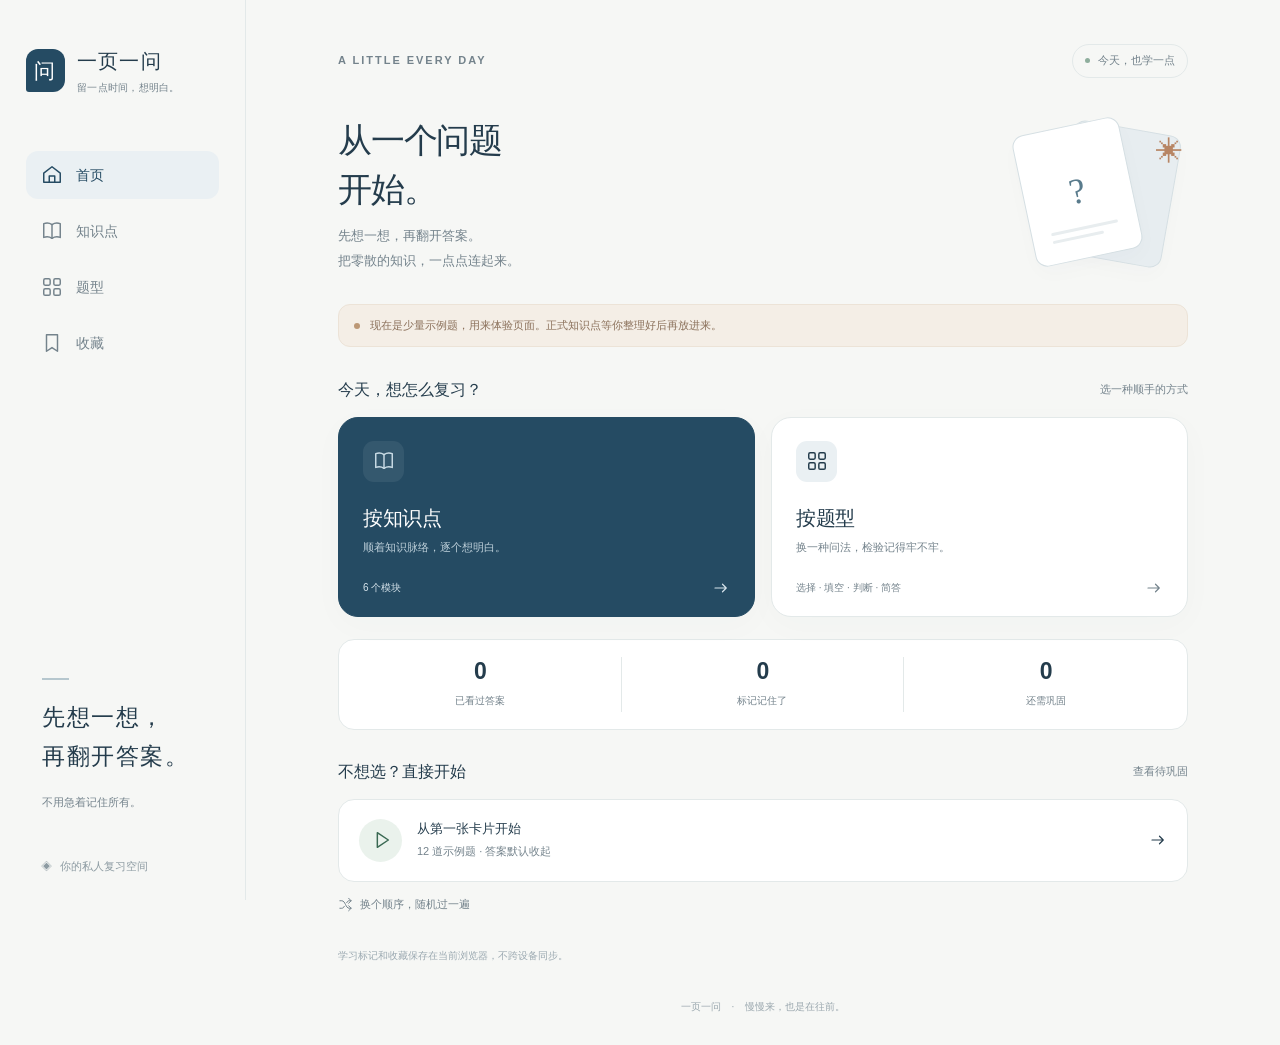
==== study/index.html @ e1f13e93 "Add mobile study cards with topic and question-type practice" ====
<!doctype html>
<html lang="zh-CN">
<head>
  <meta charset="utf-8">
  <meta name="viewport" content="width=device-width, initial-scale=1, viewport-fit=cover">
  <meta name="theme-color" content="#254b63">
  <meta name="description" content="一页一问，按知识点或题型复习。先想一想，再点击查看答案。">
  <meta name="apple-mobile-web-app-capable" content="yes">
  <meta name="apple-mobile-web-app-status-bar-style" content="default">
  <title>一页一问 · 复习卡片</title>
  <link rel="icon" href="icon.svg" type="image/svg+xml">
  <link rel="stylesheet" href="style.css">
  <script src="data.js" defer></script>
  <script src="app.js" defer></script>
</head>
<body>
  <a class="skip-link" href="#main">跳到主要内容</a>
  <div class="app-shell">
    <aside class="sidebar" aria-label="复习导航">
      <a class="brand" href="#home" aria-label="一页一问，返回首页"><span class="brand-icon" aria-hidden="true">问</span><span>一页一问<small>留一点时间，想明白。</small></span></a>
      <nav class="side-links" id="side-nav"></nav>
      <div class="sidebar-note"><span class="little-line"></span><p>先想一想，<br>再翻开答案。</p><small>不用急着记住所有。</small></div>
      <div class="private-note"><span aria-hidden="true">◈</span> 你的私人复习空间</div>
    </aside>
    <div class="workspace">
      <header class="mobile-header"><a href="#home" class="mobile-brand"><span class="brand-icon" aria-hidden="true">问</span>一页一问</a><span class="private-badge">复习卡片</span></header>
      <main id="main" tabindex="-1"></main>
      <footer class="page-footer">一页一问 <span>·</span> 慢慢来，也是在往前。</footer>
    </div>
  </div>
  <nav class="bottom-nav" id="bottom-nav" aria-label="手机导航"></nav>
  <div class="toast" id="toast" role="status" aria-live="polite"></div>
  <noscript><p class="noscript">请启用浏览器的 JavaScript 后使用复习卡片。</p></noscript>
</body>
</html>
---- study/style.css ----
:root{--paper:#f6f7f5;--white:#fff;--ink:#243c4c;--muted:#74838c;--line:#e3e9e9;--blue:#254b63;--soft:#eaf0f3;--sage:#eaf2ec;--green:#3a6953;--peach:#f5e9df;--orange:#a76343;--shadow:0 8px 34px #28415106;--radius:20px;font-family:Inter,-apple-system,BlinkMacSystemFont,"Segoe UI","PingFang SC","Microsoft YaHei",sans-serif;color:var(--ink);background:var(--paper);font-synthesis:none;line-height:1.6}
*{box-sizing:border-box}body{margin:0}button,input,textarea{font:inherit}button,a{-webkit-tap-highlight-color:transparent}button{cursor:pointer}a{color:inherit;text-decoration:none}button:disabled{cursor:default;opacity:.4}button:focus-visible,a:focus-visible,input:focus-visible,textarea:focus-visible{outline:3px solid #91b2c8;outline-offset:4px}button{color:inherit}svg{width:22px;height:22px;flex:none;fill:none;stroke:currentColor;stroke-width:1.6;stroke-linecap:round;stroke-linejoin:round}.skip-link{position:fixed;top:-100px;left:20px;z-index:100;background:var(--blue);color:#fff;padding:12px}.skip-link:focus{top:10px}.app-shell{max-width:1350px;margin:auto;display:flex;min-height:100dvh}.sidebar{width:246px;position:sticky;top:0;height:100dvh;display:flex;flex-direction:column;padding:45px 26px 24px;border-right:1px solid var(--line)}.brand{display:flex;align-items:center;gap:12px;font-weight:650;letter-spacing:.06em;font-size:20px}.brand-icon{display:inline-grid;place-items:center;width:39px;height:43px;border-radius:12px 12px 12px 3px;background:var(--blue);color:white;font-size:21px;font-weight:500}.brand small{display:block;font-size:10px;font-weight:400;letter-spacing:.025em;color:var(--muted);margin-top:3px}.side-links{display:grid;gap:8px;margin-top:55px}.nav-item{display:flex;align-items:center;gap:13px;padding:12px 15px;border-radius:12px;font-size:14px;color:var(--muted);min-height:48px}.nav-item.active{background:var(--soft);color:var(--blue);font-weight:600}.sidebar-note{margin-top:auto;padding:30px 16px 45px}.little-line{display:block;width:27px;height:2px;background:#b6c7ce;margin-bottom:18px}.sidebar-note p{font-family:Georgia,"Songti SC",serif;font-size:23px;line-height:1.7;letter-spacing:.07em;margin:0 0 12px}.sidebar-note small{font-size:11px;color:var(--muted)}.private-note{color:#8d9ba2;font-size:11px;display:flex;align-items:center;gap:8px;padding-left:15px}.workspace{flex:1;min-width:0;padding:44px 56px 20px}main{max-width:850px;margin:auto;outline:none;min-height:calc(100dvh - 125px)}.mobile-header,.bottom-nav{display:none}.eyebrow{font-size:11px;letter-spacing:.18em;color:var(--muted);text-transform:uppercase;font-weight:650}.topline{display:flex;align-items:center;justify-content:space-between;gap:12px;margin-bottom:30px}.round-date{display:flex;align-items:center;gap:8px;font-size:11px;color:var(--muted);border:1px solid var(--line);padding:7px 12px;border-radius:100px}.round-date i{width:5px;height:5px;background:#8fae9d;border-radius:50%}h1,h2,h3,p{margin:0}h1{font-size:34px;font-weight:620;line-height:1.45;letter-spacing:-.035em}h2{font-size:16px;font-weight:600}h3{font-size:16px;font-weight:600}.lead{color:var(--muted);font-size:13px;margin-top:10px;line-height:1.9}.hero{display:flex;justify-content:space-between;align-items:center;gap:24px;padding:8px 0 26px}.hero-copy{flex:1}.hero-art{width:190px;height:150px;position:relative;flex:none}.paper-card{position:absolute;border:1px solid #d5dfe3;background:#fff;width:109px;height:134px;border-radius:12px;left:25px;top:5px;box-shadow:0 8px 20px #27455a05;transform:rotate(-12deg)}.paper-card.back{left:65px;top:7px;transform:rotate(10deg);background:#e7edf0}.paper-card.front{display:flex;align-items:center;justify-content:center;font-size:36px;font-family:Georgia,serif;color:#597b8c}.paper-card.front:before,.paper-card.front:after{content:"";position:absolute;left:19px;bottom:20px;background:#e8edef;width:52px;height:3px;border-radius:3px}.paper-card.front:after{bottom:28px;width:68px}.art-star{position:absolute;right:5px;top:11px;color:#b78564;font-size:27px}.demo-note{display:flex;align-items:flex-start;gap:10px;background:#f4eee6;color:#8b715b;border:1px solid #ece3d7;padding:11px 15px;font-size:11px;border-radius:12px;margin:4px 0 30px;line-height:1.8}.demo-dot{width:6px;height:6px;background:#bc9876;border-radius:50%;margin-top:7px;flex:none}.section-heading{display:flex;justify-content:space-between;align-items:center;margin:0 0 14px}.section-heading small,.section-heading a{font-size:11px;color:var(--muted)}.mode-grid{display:grid;grid-template-columns:1fr 1fr;gap:16px}.mode-card{display:flex;flex-direction:column;align-items:flex-start;text-align:left;border:1px solid var(--line);background:var(--white);padding:23px 24px 19px;border-radius:var(--radius);min-height:195px;box-shadow:var(--shadow);transition:transform .18s,border-color .18s}.mode-card:hover{transform:translateY(-3px);border-color:#b8cbd6}.mode-card.primary{background:var(--blue);color:#fff;border-color:var(--blue)}.mode-icon{display:grid;place-items:center;background:var(--soft);border-radius:11px;width:41px;height:41px;margin-bottom:20px}.primary .mode-icon{background:#ffffff12;color:#c9dbe5}.mode-card h2{font-size:20px;letter-spacing:-.025em}.mode-card p{font-size:11px;color:var(--muted);margin-top:5px}.primary p{color:#bed0da}.mode-foot{display:flex;align-items:center;justify-content:space-between;gap:18px;width:100%;margin-top:22px;font-size:10px;color:var(--muted)}.mode-foot svg{width:18px;height:18px}.primary .mode-foot{color:#d6e3eb}.stats-strip{display:grid;grid-template-columns:1fr 1fr 1fr;border:1px solid var(--line);background:white;border-radius:16px;padding:17px 0;margin:22px 0 29px}.stat{text-align:center;border-right:1px solid var(--line)}.stat:last-child{border:0}.stat strong{display:block;font-size:23px;line-height:1.3;font-weight:550;letter-spacing:-.04em}.stat span{font-size:10px;color:var(--muted)}.continue-card{width:100%;background:white;border:1px solid var(--line);padding:18px 20px;display:flex;align-items:center;gap:15px;text-align:left;border-radius:16px;min-height:83px}.continue-icon{display:grid;place-items:center;width:43px;height:43px;border-radius:50%;background:var(--sage);color:var(--green);flex:none}.continue-card h3{font-size:13px}.continue-card p{font-size:11px;color:var(--muted);margin-top:3px}.continue-card>.icon{margin-left:auto;width:18px}.quiet-link{background:none;border:0;padding:14px 0;color:var(--muted);font-size:11px;display:flex;align-items:center;gap:7px}.quiet-link svg{width:15px;height:15px}.page-footer{font-size:10px;color:#9aa7ae;text-align:center;padding:34px 0 10px}.page-footer span{padding:0 8px}.page-head{margin-bottom:26px}.page-head h1{font-size:28px}.page-head .eyebrow{margin-bottom:9px}.back-button{display:inline-flex;align-items:center;gap:7px;border:0;background:none;color:var(--muted);padding:0 0 21px;font-size:12px;min-height:44px}.back-button svg{width:17px}.topic-grid{display:grid;grid-template-columns:1fr 1fr;gap:14px}.topic-card{border:1px solid var(--line);border-radius:17px;background:white;text-align:left;padding:20px;min-height:157px;transition:border-color .18s}.topic-card:hover{border-color:#9db8c8}.topic-card-head{display:flex;align-items:center;justify-content:space-between;margin-bottom:17px}.topic-number{font-size:10px;letter-spacing:.08em;color:#9caeb8}.topic-icon{color:#608298;display:flex}.topic-card h2{font-size:15px}.topic-card p{font-size:10px;color:var(--muted);margin:5px 0 12px}.tiny-progress{height:3px;border-radius:8px;background:#eef2f3;overflow:hidden;flex:1}.tiny-progress span{display:block;height:100%;background:#85a58e;border-radius:8px}.topic-bottom{display:flex;gap:12px;align-items:center;font-size:9px;color:#91a0a9}.wide-button{width:100%;min-height:48px;margin-top:22px;display:flex;align-items:center;justify-content:center;gap:10px;font-size:12px;border:1px solid #d7e1e5;background:#eaf0f3;border-radius:13px;color:var(--blue)}.type-card{min-height:165px;position:relative}.type-symbol{display:inline-grid;place-items:center;min-width:42px;height:42px;border-radius:12px;margin-bottom:15px;background:var(--soft);font-size:21px;color:#5d7c8e;font-family:Georgia,serif}.type-card:nth-child(2) .type-symbol{background:#f2ece5;color:#a27b56}.type-card:nth-child(3) .type-symbol{background:#eaf1ec;color:#6c8b73}.type-card:nth-child(4) .type-symbol{background:#eeedf3;color:#888199}.type-card .count{position:absolute;right:20px;top:25px;color:#98a6ae;font-size:10px}.study-head{display:flex;justify-content:space-between;align-items:center;gap:15px}.study-head .back-button{padding:0;min-height:44px}.icon-button{display:grid;place-items:center;min-width:44px;min-height:44px;border:1px solid var(--line);background:white;border-radius:12px;color:#8b9ca6}.icon-button.selected{background:#f5ede2;color:#a67c4e;border-color:#eadbc9}.icon-button.selected svg{fill:#d5bc932c}.study-label{font-size:13px;color:var(--muted);text-align:center;overflow-wrap:anywhere}.progress-meta{display:flex;justify-content:space-between;align-items:center;font-size:10px;color:#9aa9b1;margin-top:25px;margin-bottom:8px}.progress-meta strong{font-weight:500;font-size:11px;color:#6f899a}.session-progress{height:3px;border-radius:4px;background:#dfe7ea;overflow:hidden;margin-bottom:28px}.session-progress span{height:100%;background:var(--blue);display:block;transition:width .2s}.question-card{background:white;border:1px solid var(--line);border-radius:22px;padding:29px;box-shadow:var(--shadow)}.question-meta{display:flex;justify-content:space-between;align-items:center;gap:12px;margin-bottom:21px}.type-pill{font-size:10px;color:#6d8797;background:var(--soft);border-radius:7px;padding:4px 9px}.question-id{font-size:10px;letter-spacing:.13em;color:#a2afb7}.question-title{font-size:21px;line-height:1.85;font-weight:550;overflow-wrap:anywhere;letter-spacing:-.01em}.think-note{font-size:11px;color:#9cabb3;margin-top:13px}.options{display:grid;gap:10px;margin-top:23px}.option{display:flex;align-items:flex-start;gap:13px;text-align:left;padding:13px 15px;min-height:51px;border:1px solid var(--line);background:white;border-radius:11px;font-size:13px;line-height:1.65}.option b{font-size:11px;font-weight:500;border:1px solid #e2e8eb;border-radius:6px;width:24px;height:25px;display:grid;place-items:center;color:#8b9ca5;flex:none}.option.picked{background:#edf3f7;border-color:#9eb8c9}.option.correct{background:#eef5ef;border-color:#abc4b3}.option.wrong{background:#faf0ea;border-color:#dfb6a2}.judge-options{grid-template-columns:1fr 1fr}.judge-options .option{justify-content:center;align-items:center}.answer-trigger{display:flex;justify-content:center;align-items:center;gap:10px;min-height:51px;width:100%;background:var(--blue);border:1px solid var(--blue);border-radius:12px;color:white;margin-top:27px;font-size:13px;font-weight:500}.answer-trigger svg{width:17px}.answer-trigger[aria-expanded="true"]{background:#f0f4f5;border-color:#e2e9ed;color:#6c8493;margin-top:18px}.answer-panel{margin-top:20px;border:1px solid #dce8df;border-radius:14px;padding:20px;background:#f2f7f3;animation:unfold .2s ease-out}.answer-title{display:flex;align-items:center;gap:7px;font-size:10px;letter-spacing:.04em;color:var(--green);margin-bottom:13px}.answer-title svg{width:15px;height:15px}.answer-points{font-size:14px;line-height:1.95;font-weight:550}.answer-points p+p{margin-top:5px}.explanation{font-size:12px;line-height:1.9;color:#61796b;margin-top:15px}.memory-hint{padding-top:13px;margin-top:15px;border-top:1px solid #dce7de;font-size:11px;line-height:1.85;color:#7d9383}.memory-hint span{color:#597562;margin-right:7px}.mastery-actions{display:grid;grid-template-columns:1fr 1fr;gap:11px;margin-top:16px}.mastery-button{padding:12px 8px;border:1px solid #dce4e6;background:white;border-radius:11px;font-size:12px;display:flex;align-items:center;justify-content:center;gap:7px;min-height:47px}.mastery-button svg{width:16px;height:16px}.mastery-button.review.active{background:var(--peach);border-color:#dcc1aa;color:#9b6f4e}.mastery-button.known{color:var(--green)}.mastery-button.known.active{background:var(--sage);border-color:#a9c2b0}.self-check-note{text-align:center;margin-top:10px;font-size:10px;color:#9aa6ad}.question-nav{display:flex;gap:12px;align-items:center;margin:20px 0 0}.previous{border:1px solid var(--line);border-radius:12px;background:white;min-height:49px;padding:0 18px;color:#7d929f;font-size:12px}.next{flex:1;display:flex;align-items:center;justify-content:center;gap:10px;min-height:49px;border-radius:12px;background:#e7eef2;border:1px solid #dce6ec;color:var(--blue);font-size:13px}.next svg{width:17px}.mobile-hint{text-align:center;color:#9ba9b0;font-size:10px;margin-top:18px}.list-stack{display:grid;gap:12px}.saved-card{display:flex;gap:13px;align-items:center;padding:17px;border:1px solid var(--line);border-radius:15px;background:white}.saved-card-main{min-width:0;flex:1;background:transparent;border:0;padding:0;text-align:left}.saved-card .tagline{font-size:9px;color:#9aabb5;margin-bottom:6px}.saved-card h2{font-size:13px;font-weight:500;line-height:1.8}.saved-card .icon-button{min-width:37px;min-height:39px;border:0}.empty{border:1px dashed #d7e1e5;border-radius:20px;text-align:center;padding:50px 24px;background:#ffffff78}.empty-icon{width:56px;height:56px;display:grid;place-items:center;background:var(--soft);color:#7390a0;border-radius:17px;margin:0 auto 20px}.empty h2{font-size:17px;margin-bottom:10px}.empty p{color:var(--muted);font-size:12px;line-height:1.9;max-width:300px;margin:auto}.empty .wide-button{max-width:230px;margin:25px auto 0}.summary-card{text-align:center;background:white;border:1px solid var(--line);border-radius:22px;padding:38px 26px}.summary-icon{display:grid;place-items:center;width:67px;height:67px;border-radius:50%;background:var(--sage);color:#70917c;margin:0 auto 22px}.summary-icon svg{width:29px;height:29px}.summary-card h1{font-size:27px}.summary-card>.lead{font-size:12px}.summary-stats{display:grid;grid-template-columns:1fr 1fr 1fr;margin:28px 0;border-top:1px solid var(--line);border-bottom:1px solid var(--line);padding:24px 0}.summary-stats strong{display:block;font-size:25px;font-weight:500}.summary-stats span{font-size:10px;color:var(--muted)}.summary-card .answer-trigger{margin-top:13px}.summary-card .quiet-link{justify-content:center;width:100%;margin-top:8px}.storage-note{font-size:10px;color:#9ba9b1;line-height:1.8;margin-top:20px}.toast{position:fixed;bottom:32px;left:50%;transform:translate(-50%,15px);opacity:0;pointer-events:none;background:#254452ed;color:#fff;padding:11px 18px;border-radius:12px;font-size:12px;z-index:80;max-width:calc(100vw - 32px);white-space:normal;transition:opacity .2s,transform .2s}.toast.show{transform:translate(-50%,0);opacity:1}.noscript{padding:24px}.muted{color:var(--muted)}[hidden]{display:none!important}
@keyframes unfold{from{opacity:0;transform:translateY(-4px)}to{opacity:1;transform:translateY(0)}}
@media(min-width:1100px){.question-card{padding:35px 38px}.study-page{max-width:700px;margin:auto}}
@media(max-width:1000px) and (min-width:761px){.sidebar{width:205px;padding-left:20px;padding-right:20px}.workspace{padding:36px 30px}.brand{font-size:18px}.hero-art{width:145px}.paper-card{left:7px}.paper-card.back{left:43px}}
@media(max-width:760px){.app-shell{display:block;min-height:100dvh}.sidebar{display:none}.workspace{padding:0 21px calc(95px + env(safe-area-inset-bottom))}.mobile-header{display:flex;align-items:center;justify-content:space-between;min-height:80px;gap:15px;padding-top:env(safe-area-inset-top)}.mobile-brand{display:flex;align-items:center;gap:9px;font-size:16px;letter-spacing:.04em;font-weight:600}.brand-icon{width:30px;height:33px;border-radius:9px 9px 9px 3px;font-size:17px}.private-badge{font-size:9px;color:#85959d;border:1px solid var(--line);border-radius:6px;padding:4px 7px}.bottom-nav{display:grid;grid-template-columns:repeat(4,1fr);position:fixed;bottom:0;left:0;right:0;background:#fcfdfbf5;backdrop-filter:blur(18px);border-top:1px solid #dfe6e8;padding:8px 12px calc(9px + env(safe-area-inset-bottom));z-index:50}.bottom-nav .nav-item{display:flex;flex-direction:column;justify-content:center;gap:3px;padding:5px;min-height:45px;font-size:9px;border-radius:9px;color:#95a3ab}.bottom-nav .nav-item.active{background:none;color:var(--blue)}.bottom-nav .nav-item svg{width:20px;height:20px}.nav-item.active svg{stroke-width:1.9}main{min-height:calc(100dvh - 210px)}.topline{margin:12px 0 24px}.eyebrow{font-size:9px}.round-date{font-size:9px;padding:5px 8px}h1{font-size:29px;letter-spacing:-.035em}.hero{padding:0 0 20px;gap:8px}.hero-art{width:106px;height:121px;align-self:center}.paper-card{width:72px;height:94px;top:12px;left:2px;border-radius:9px}.paper-card.back{left:25px;top:11px}.paper-card.front{font-size:28px}.paper-card.front:before{width:33px;left:13px;bottom:15px;height:2px}.paper-card.front:after{width:43px;left:13px;bottom:21px;height:2px}.art-star{right:-3px;top:3px;font-size:20px}.lead{font-size:11px;line-height:1.9}.demo-note{font-size:10px;padding:10px 12px;margin:0 0 25px;border-radius:10px}.demo-dot{margin-top:6px}.section-heading{margin-bottom:12px}.section-heading h2{font-size:13px}.section-heading small,.section-heading a{font-size:10px}.mode-grid{gap:11px}.mode-card{padding:18px 16px 15px;min-height:177px;border-radius:17px}.mode-icon{width:33px;height:33px;border-radius:10px;margin-bottom:17px}.mode-icon svg{width:19px;height:19px}.mode-card h2{font-size:18px}.mode-card p{font-size:10px;line-height:1.8;max-width:125px}.mode-foot{font-size:9px;margin-top:16px;gap:8px}.stats-strip{margin:17px 0 24px;padding:15px 0;border-radius:14px}.stat strong{font-size:21px}.stat span{font-size:9px}.continue-card{padding:15px 14px;gap:12px;border-radius:14px}.continue-icon{width:37px;height:37px}.continue-icon svg{width:19px;height:19px}.continue-card h3{font-size:12px}.continue-card p{font-size:10px}.page-footer{padding-top:27px;font-size:9px}.page-head{margin:15px 0 23px}.page-head h1{font-size:26px}.page-head .lead{font-size:11px}.topic-grid{gap:11px}.topic-card{padding:16px 14px;min-height:157px;border-radius:15px}.topic-card h2{font-size:13px}.topic-card p{font-size:10px;min-height:33px;line-height:1.65}.topic-card-head{margin-bottom:14px}.topic-number{font-size:9px}.topic-icon svg{width:20px}.topic-bottom{font-size:9px;gap:6px}.type-card{min-height:172px}.type-card p{min-height:0}.type-symbol{height:36px;min-width:36px;font-size:19px;margin-bottom:13px;border-radius:10px}.type-card .count{top:22px;right:13px;font-size:9px}.wide-button{font-size:12px;margin-top:18px}.study-head{margin-top:8px;gap:7px}.study-label{font-size:11px;max-width:190px}.progress-meta{margin-top:20px}.session-progress{margin-bottom:20px}.question-card{padding:22px 19px;border-radius:18px}.question-meta{margin-bottom:18px}.question-title{font-size:19px;line-height:1.9}.question-id{font-size:9px}.type-pill{font-size:9px}.think-note{font-size:10px}.options{gap:9px;margin-top:21px}.option{font-size:12px;padding:12px;gap:10px;min-height:49px}.option b{width:23px;height:24px;font-size:10px}.answer-trigger{margin-top:23px;font-size:12px;min-height:49px}.answer-panel{padding:17px 15px;margin-top:17px}.answer-points{font-size:13px;line-height:1.9}.explanation{font-size:11px}.memory-hint{font-size:10px}.mastery-button{font-size:11px;gap:5px}.question-nav{margin-top:16px;gap:10px}.previous{padding:0 14px;font-size:11px}.next{font-size:12px}.toast{bottom:calc(85px + env(safe-area-inset-bottom))}.summary-card{padding:30px 20px}.summary-card h1{font-size:24px}.empty{padding:42px 18px}.storage-note{font-size:9px}}
@media(max-width:350px){.workspace{padding-left:15px;padding-right:15px}.hero-art{display:none}.mode-card{padding:16px 13px}.question-card{padding:20px 16px}.topic-card h2{font-size:12px}}
@media(prefers-reduced-motion:reduce){*,*::before,*::after{animation:none!important;transition:none!important;scroll-behavior:auto!important}}
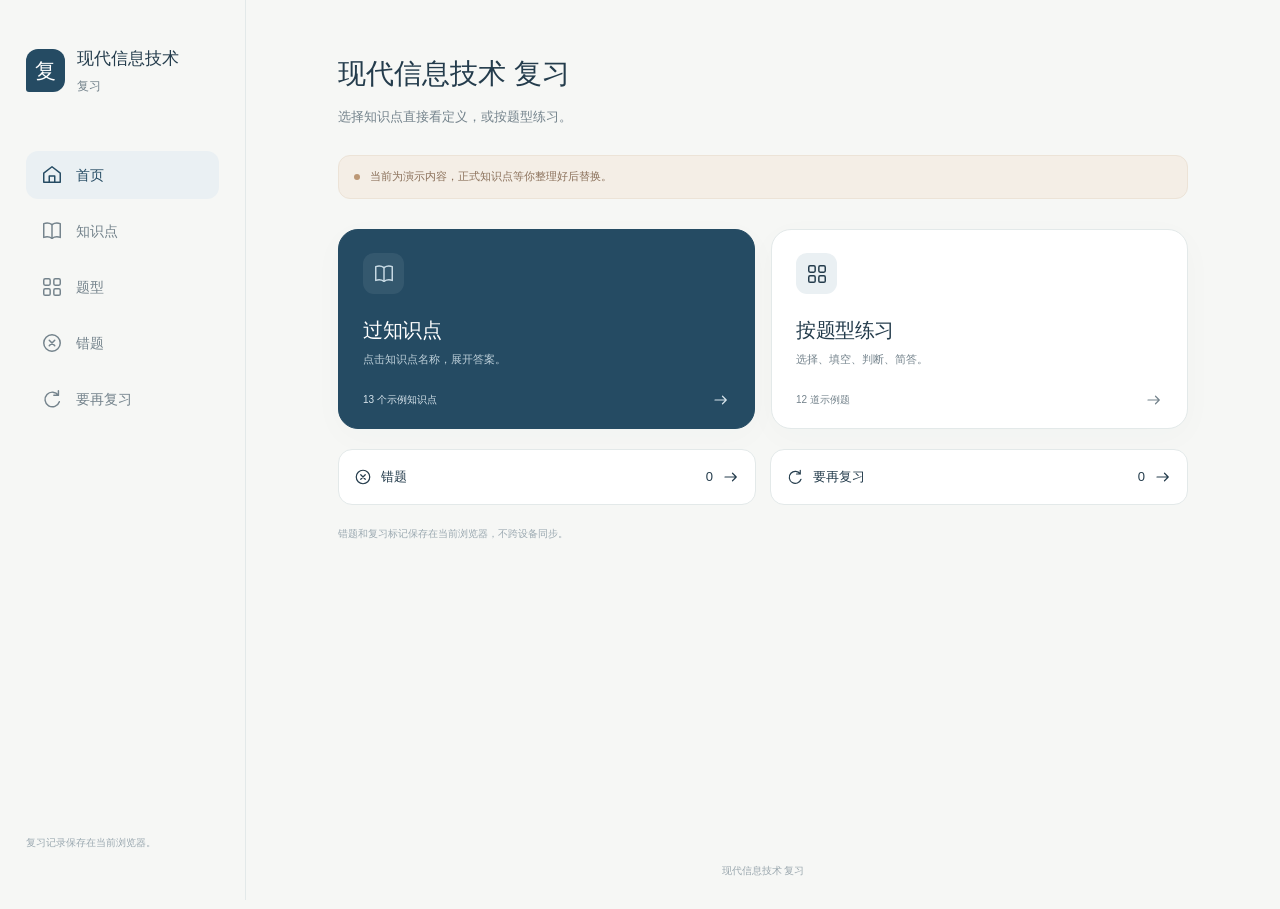
==== commit f2304be4: "Use direct knowledge reveal and separate mistake and review lists" ====
--- a/study/index.html
+++ b/study/index.html
@@ -4,28 +4,27 @@
   <meta charset="utf-8">
   <meta name="viewport" content="width=device-width, initial-scale=1, viewport-fit=cover">
   <meta name="theme-color" content="#254b63">
-  <meta name="description" content="一页一问，按知识点或题型复习。先想一想，再点击查看答案。">
+  <meta name="description" content="现代信息技术复习：点击知识点查看答案，按题型练习，记录错题和要再复习的内容。">
   <meta name="apple-mobile-web-app-capable" content="yes">
   <meta name="apple-mobile-web-app-status-bar-style" content="default">
-  <title>一页一问 · 复习卡片</title>
+  <title>现代信息技术 复习</title>
   <link rel="icon" href="icon.svg" type="image/svg+xml">
-  <link rel="stylesheet" href="style.css">
-  <script src="data.js" defer></script>
-  <script src="app.js" defer></script>
+  <link rel="stylesheet" href="style.css?v=20261105-2">
+  <script src="data.js?v=20261105-2" defer></script>
+  <script src="app.js?v=20261105-2" defer></script>
 </head>
 <body>
   <a class="skip-link" href="#main">跳到主要内容</a>
   <div class="app-shell">
     <aside class="sidebar" aria-label="复习导航">
-      <a class="brand" href="#home" aria-label="一页一问，返回首页"><span class="brand-icon" aria-hidden="true">问</span><span>一页一问<small>留一点时间，想明白。</small></span></a>
+      <a class="brand" href="#home" aria-label="现代信息技术 复习，返回首页"><span class="brand-icon" aria-hidden="true">复</span><span>现代信息技术<small>复习</small></span></a>
       <nav class="side-links" id="side-nav"></nav>
-      <div class="sidebar-note"><span class="little-line"></span><p>先想一想，<br>再翻开答案。</p><small>不用急着记住所有。</small></div>
-      <div class="private-note"><span aria-hidden="true">◈</span> 你的私人复习空间</div>
+      <p class="sidebar-note storage-note">复习记录保存在当前浏览器。</p>
     </aside>
     <div class="workspace">
-      <header class="mobile-header"><a href="#home" class="mobile-brand"><span class="brand-icon" aria-hidden="true">问</span>一页一问</a><span class="private-badge">复习卡片</span></header>
+      <header class="mobile-header"><a href="#home" class="mobile-brand"><span class="brand-icon" aria-hidden="true">复</span>现代信息技术 复习</a></header>
       <main id="main" tabindex="-1"></main>
-      <footer class="page-footer">一页一问 <span>·</span> 慢慢来，也是在往前。</footer>
+      <footer class="page-footer">现代信息技术 复习</footer>
     </div>
   </div>
   <nav class="bottom-nav" id="bottom-nav" aria-label="手机导航"></nav>
--- a/study/style.css
+++ b/study/style.css
@@ -5,4 +5,8 @@
 @media(max-width:1000px) and (min-width:761px){.sidebar{width:205px;padding-left:20px;padding-right:20px}.workspace{padding:36px 30px}.brand{font-size:18px}.hero-art{width:145px}.paper-card{left:7px}.paper-card.back{left:43px}}
 @media(max-width:760px){.app-shell{display:block;min-height:100dvh}.sidebar{display:none}.workspace{padding:0 21px calc(95px + env(safe-area-inset-bottom))}.mobile-header{display:flex;align-items:center;justify-content:space-between;min-height:80px;gap:15px;padding-top:env(safe-area-inset-top)}.mobile-brand{display:flex;align-items:center;gap:9px;font-size:16px;letter-spacing:.04em;font-weight:600}.brand-icon{width:30px;height:33px;border-radius:9px 9px 9px 3px;font-size:17px}.private-badge{font-size:9px;color:#85959d;border:1px solid var(--line);border-radius:6px;padding:4px 7px}.bottom-nav{display:grid;grid-template-columns:repeat(4,1fr);position:fixed;bottom:0;left:0;right:0;background:#fcfdfbf5;backdrop-filter:blur(18px);border-top:1px solid #dfe6e8;padding:8px 12px calc(9px + env(safe-area-inset-bottom));z-index:50}.bottom-nav .nav-item{display:flex;flex-direction:column;justify-content:center;gap:3px;padding:5px;min-height:45px;font-size:9px;border-radius:9px;color:#95a3ab}.bottom-nav .nav-item.active{background:none;color:var(--blue)}.bottom-nav .nav-item svg{width:20px;height:20px}.nav-item.active svg{stroke-width:1.9}main{min-height:calc(100dvh - 210px)}.topline{margin:12px 0 24px}.eyebrow{font-size:9px}.round-date{font-size:9px;padding:5px 8px}h1{font-size:29px;letter-spacing:-.035em}.hero{padding:0 0 20px;gap:8px}.hero-art{width:106px;height:121px;align-self:center}.paper-card{width:72px;height:94px;top:12px;left:2px;border-radius:9px}.paper-card.back{left:25px;top:11px}.paper-card.front{font-size:28px}.paper-card.front:before{width:33px;left:13px;bottom:15px;height:2px}.paper-card.front:after{width:43px;left:13px;bottom:21px;height:2px}.art-star{right:-3px;top:3px;font-size:20px}.lead{font-size:11px;line-height:1.9}.demo-note{font-size:10px;padding:10px 12px;margin:0 0 25px;border-radius:10px}.demo-dot{margin-top:6px}.section-heading{margin-bottom:12px}.section-heading h2{font-size:13px}.section-heading small,.section-heading a{font-size:10px}.mode-grid{gap:11px}.mode-card{padding:18px 16px 15px;min-height:177px;border-radius:17px}.mode-icon{width:33px;height:33px;border-radius:10px;margin-bottom:17px}.mode-icon svg{width:19px;height:19px}.mode-card h2{font-size:18px}.mode-card p{font-size:10px;line-height:1.8;max-width:125px}.mode-foot{font-size:9px;margin-top:16px;gap:8px}.stats-strip{margin:17px 0 24px;padding:15px 0;border-radius:14px}.stat strong{font-size:21px}.stat span{font-size:9px}.continue-card{padding:15px 14px;gap:12px;border-radius:14px}.continue-icon{width:37px;height:37px}.continue-icon svg{width:19px;height:19px}.continue-card h3{font-size:12px}.continue-card p{font-size:10px}.page-footer{padding-top:27px;font-size:9px}.page-head{margin:15px 0 23px}.page-head h1{font-size:26px}.page-head .lead{font-size:11px}.topic-grid{gap:11px}.topic-card{padding:16px 14px;min-height:157px;border-radius:15px}.topic-card h2{font-size:13px}.topic-card p{font-size:10px;min-height:33px;line-height:1.65}.topic-card-head{margin-bottom:14px}.topic-number{font-size:9px}.topic-icon svg{width:20px}.topic-bottom{font-size:9px;gap:6px}.type-card{min-height:172px}.type-card p{min-height:0}.type-symbol{height:36px;min-width:36px;font-size:19px;margin-bottom:13px;border-radius:10px}.type-card .count{top:22px;right:13px;font-size:9px}.wide-button{font-size:12px;margin-top:18px}.study-head{margin-top:8px;gap:7px}.study-label{font-size:11px;max-width:190px}.progress-meta{margin-top:20px}.session-progress{margin-bottom:20px}.question-card{padding:22px 19px;border-radius:18px}.question-meta{margin-bottom:18px}.question-title{font-size:19px;line-height:1.9}.question-id{font-size:9px}.type-pill{font-size:9px}.think-note{font-size:10px}.options{gap:9px;margin-top:21px}.option{font-size:12px;padding:12px;gap:10px;min-height:49px}.option b{width:23px;height:24px;font-size:10px}.answer-trigger{margin-top:23px;font-size:12px;min-height:49px}.answer-panel{padding:17px 15px;margin-top:17px}.answer-points{font-size:13px;line-height:1.9}.explanation{font-size:11px}.memory-hint{font-size:10px}.mastery-button{font-size:11px;gap:5px}.question-nav{margin-top:16px;gap:10px}.previous{padding:0 14px;font-size:11px}.next{font-size:12px}.toast{bottom:calc(85px + env(safe-area-inset-bottom))}.summary-card{padding:30px 20px}.summary-card h1{font-size:24px}.empty{padding:42px 18px}.storage-note{font-size:9px}}
 @media(max-width:350px){.workspace{padding-left:15px;padding-right:15px}.hero-art{display:none}.mode-card{padding:16px 13px}.question-card{padding:20px 16px}.topic-card h2{font-size:12px}}
+/* Direct knowledge recall and separate mistake / revision records. */
+.brand{font-size:17px;letter-spacing:0}.brand small{font-size:12px;margin-top:5px}.sidebar .storage-note{padding:24px 0;margin-top:auto;font-family:inherit}.page-head{margin-top:10px}.page-head h1{letter-spacing:0;font-size:28px}.collection-shortcuts{display:grid;grid-template-columns:1fr 1fr;gap:14px;margin:20px 0}.collection-shortcuts a{display:flex;align-items:center;gap:9px;padding:17px 15px;border:1px solid var(--line);border-radius:14px;background:white;font-size:13px}.collection-shortcuts strong{margin-left:auto;font-weight:500}.collection-shortcuts .icon{width:18px;height:18px}.topic-filters{display:flex;flex-wrap:wrap;gap:8px;margin-bottom:27px}.filter-button{border:1px solid var(--line);background:white;color:var(--muted);border-radius:10px;padding:9px 13px;min-height:44px;font-size:12px}.filter-button.active{background:var(--blue);border-color:var(--blue);color:white}.knowledge-group{margin-bottom:29px}.knowledge-card{background:white;border:1px solid var(--line);border-radius:15px;overflow:hidden}.knowledge-card.is-open{border-color:#afc4cf}.knowledge-toggle{display:flex;align-items:center;justify-content:space-between;gap:12px;width:100%;border:0;background:transparent;padding:19px 20px;text-align:left;min-height:62px}.knowledge-toggle h2{font-size:15px;line-height:1.8;overflow-wrap:anywhere}.knowledge-toggle-end{display:flex;align-items:center;gap:9px;flex:none}.knowledge-toggle-end>.icon{width:17px;height:17px;color:#839aa8}.knowledge-detail{padding:0 19px 18px}.knowledge-detail .answer-panel{margin:0;padding:18px;animation:none}.knowledge-actions{display:flex;margin-top:13px}.review-badge{color:#8c704c;background:#f6eee2;border-radius:5px;padding:3px 6px;font-size:9px}.flag-actions{display:grid;grid-template-columns:1fr 1fr;gap:10px;margin-top:16px}.flag-button{display:inline-flex;align-items:center;justify-content:center;gap:7px;min-height:46px;padding:10px 14px;font-size:12px;background:white;border:1px solid var(--line);border-radius:11px}.flag-button svg{width:17px;height:17px}.flag-button.wrong.active{color:#a15c42;background:#faece5;border-color:#dfb7a6}.flag-button.review.active{color:#8d6b42;background:#f8efdf;border-color:#dfc59f}.collection-card{display:flex;align-items:center;gap:12px;background:white;border:1px solid var(--line);border-radius:15px;padding:16px}.collection-card-main{flex:1;min-width:0;text-align:left;background:none;border:0;padding:0;min-height:44px}.collection-card .tagline{color:var(--muted);font-size:10px;margin-bottom:5px}.collection-card h2{font-size:14px;line-height:1.85;font-weight:500}.remove-record{flex:none;min-height:44px;padding:8px 11px;background:#f3f5f5;border:1px solid var(--line);border-radius:9px;font-size:11px;color:var(--muted)}.option:disabled{opacity:1}.study-head{justify-content:flex-start}.study-head .study-label{margin-left:auto}.type-card{min-height:140px}
+@media(max-width:760px){.bottom-nav{grid-template-columns:repeat(5,1fr);padding-left:6px;padding-right:6px}.bottom-nav .nav-item{font-size:10px;padding-left:2px;padding-right:2px;white-space:nowrap}.mobile-brand{font-size:16px;letter-spacing:0}.page-head h1{font-size:25px}.collection-shortcuts{gap:10px;margin:17px 0}.collection-shortcuts a{font-size:12px;padding:14px 12px;gap:7px}.collection-shortcuts a>.icon:last-child{display:none}.knowledge-toggle{padding:16px 15px}.knowledge-toggle h2{font-size:14px}.knowledge-detail{padding:0 13px 14px}.knowledge-detail .answer-panel{padding:15px}.knowledge-toggle-end{gap:5px}.review-badge{max-width:53px;line-height:1.5;text-align:center;font-size:9px}.filter-button{font-size:11px;padding:9px 10px}.flag-button{font-size:11px;padding:10px}.collection-card{padding:14px;gap:9px}.collection-card h2{font-size:13px}.type-card{min-height:130px}.summary-stats strong{font-size:22px}}
+@media(max-width:350px){.page-head h1{font-size:23px}.mobile-brand{font-size:15px}.knowledge-toggle{padding:15px 12px}.knowledge-toggle h2{font-size:13px}.flag-button{font-size:10px;gap:4px}}
 @media(prefers-reduced-motion:reduce){*,*::before,*::after{animation:none!important;transition:none!important;scroll-behavior:auto!important}}
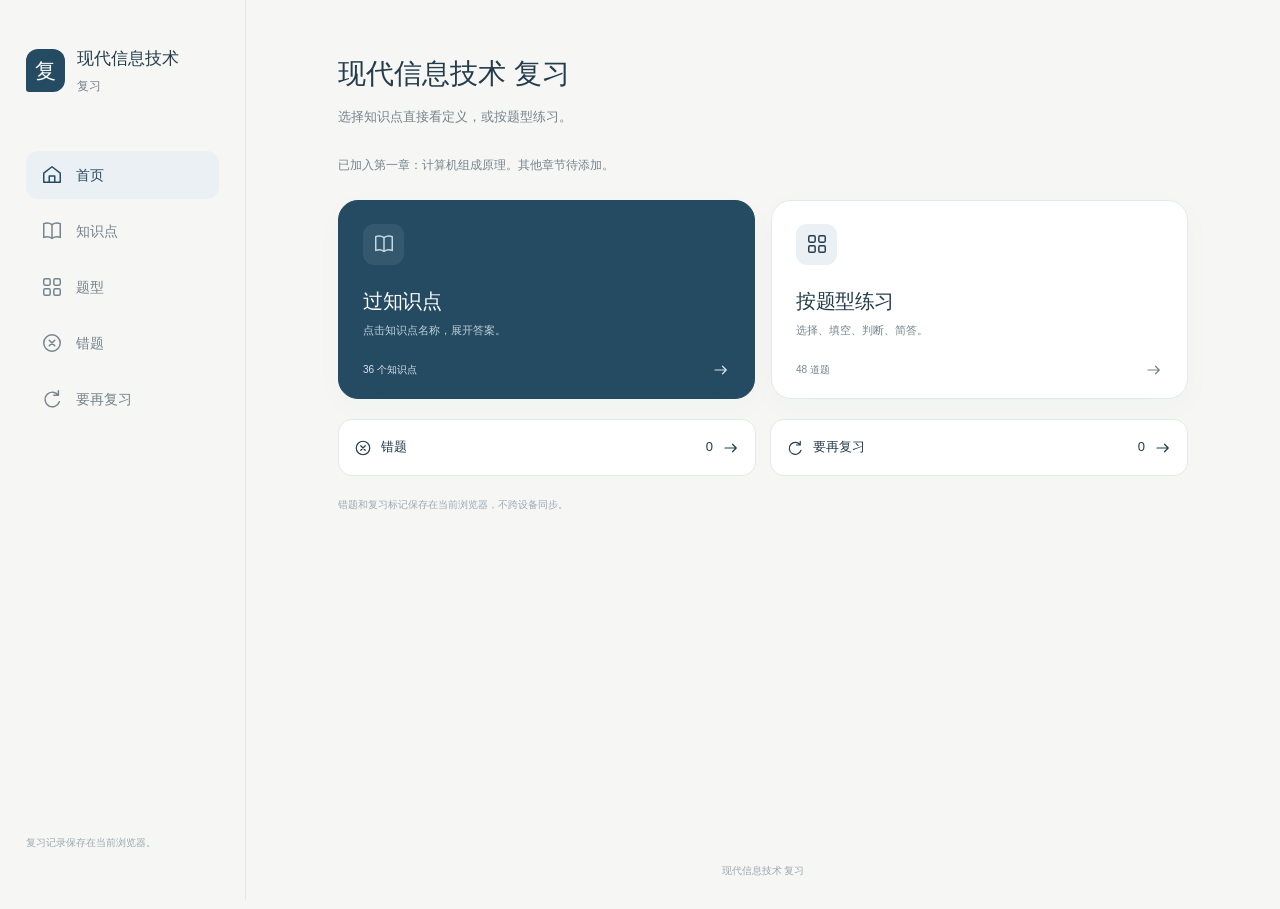
==== commit 8605f0a2: "Add chapter one knowledge, exercises, reference diagrams and review checklist" ====
--- a/study/index.html
+++ b/study/index.html
@@ -9,9 +9,9 @@
   <meta name="apple-mobile-web-app-status-bar-style" content="default">
   <title>现代信息技术 复习</title>
   <link rel="icon" href="icon.svg" type="image/svg+xml">
-  <link rel="stylesheet" href="style.css?v=20261105-2">
-  <script src="data.js?v=20261105-2" defer></script>
-  <script src="app.js?v=20261105-2" defer></script>
+  <link rel="stylesheet" href="style.css?v=20261105-3">
+  <script src="data.js?v=20261105-3" defer></script>
+  <script src="app.js?v=20261105-3" defer></script>
 </head>
 <body>
   <a class="skip-link" href="#main">跳到主要内容</a>
--- a/study/style.css
+++ b/study/style.css
@@ -10,3 +10,6 @@
 @media(max-width:760px){.bottom-nav{grid-template-columns:repeat(5,1fr);padding-left:6px;padding-right:6px}.bottom-nav .nav-item{font-size:10px;padding-left:2px;padding-right:2px;white-space:nowrap}.mobile-brand{font-size:16px;letter-spacing:0}.page-head h1{font-size:25px}.collection-shortcuts{gap:10px;margin:17px 0}.collection-shortcuts a{font-size:12px;padding:14px 12px;gap:7px}.collection-shortcuts a>.icon:last-child{display:none}.knowledge-toggle{padding:16px 15px}.knowledge-toggle h2{font-size:14px}.knowledge-detail{padding:0 13px 14px}.knowledge-detail .answer-panel{padding:15px}.knowledge-toggle-end{gap:5px}.review-badge{max-width:53px;line-height:1.5;text-align:center;font-size:9px}.filter-button{font-size:11px;padding:9px 10px}.flag-button{font-size:11px;padding:10px}.collection-card{padding:14px;gap:9px}.collection-card h2{font-size:13px}.type-card{min-height:130px}.summary-stats strong{font-size:22px}}
 @media(max-width:350px){.page-head h1{font-size:23px}.mobile-brand{font-size:15px}.knowledge-toggle{padding:15px 12px}.knowledge-toggle h2{font-size:13px}.flag-button{font-size:10px;gap:4px}}
 @media(prefers-reduced-motion:reduce){*,*::before,*::after{animation:none!important;transition:none!important;scroll-behavior:auto!important}}
+
+.chapter-note{font-size:12px;color:var(--muted);margin:0 0 23px;line-height:1.8}.knowledge-scope{font-size:11px;color:#8c7659;margin-top:14px}.knowledge-diagram{margin:19px 0 3px;padding:8px;background:white;border:1px solid #dce5e6;border-radius:12px}.knowledge-diagram img{display:block;width:100%;max-width:480px;height:auto;margin:auto}.knowledge-diagram figcaption{text-align:center;font-size:10px;color:var(--muted);margin:9px 0 4px}.chapter-checklist{background:#eef3f5;border:1px solid var(--line);border-radius:14px;margin:0 0 20px;overflow:hidden}.checklist-heading{width:100%;display:flex;align-items:center;gap:10px;background:none;border:0;min-height:55px;padding:14px 16px;text-align:left}.checklist-heading h3{font-size:14px;flex:1}.checklist-heading>span{font-size:12px;color:var(--muted)}.checklist-heading svg{width:17px}.checklist-help{font-size:11px;color:var(--muted);padding:0 16px 9px}.checklist-items{display:grid;gap:7px;padding:0 12px 13px}.checklist-item{display:flex;gap:10px;align-items:center;width:100%;min-height:47px;padding:10px 12px;background:white;border:1px solid var(--line);border-radius:9px;text-align:left;font-size:12px}.checklist-item.checked{background:#e8f1e9;border-color:#b7cdbd}.check-square{display:grid;place-items:center;width:20px;height:20px;flex:none;border:1px solid #9cb0bd;border-radius:4px;color:#41694e}.checklist-item.checked .check-square{border-color:#8aab93;background:white}.knowledge-toggle h2{min-width:0;flex:1}
+@media(max-width:760px){.chapter-note{font-size:11px}.knowledge-diagram{padding:5px}.checklist-item{font-size:11px}.checklist-heading h3{font-size:13px}}
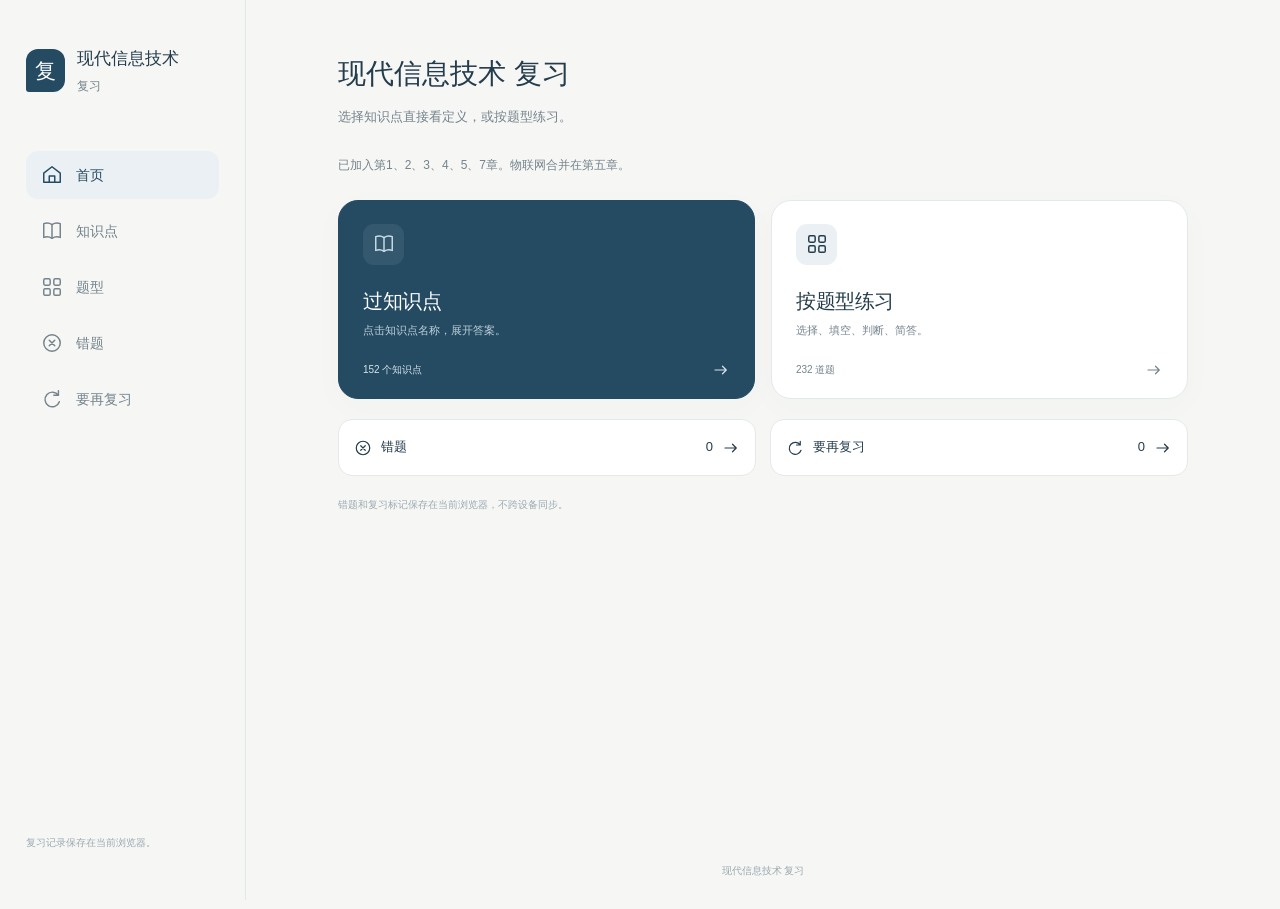
==== commit 328b372e: "Add all course chapters, chapter-scoped practice and original ML reference slide" ====
--- a/study/index.html
+++ b/study/index.html
@@ -9,9 +9,9 @@
   <meta name="apple-mobile-web-app-status-bar-style" content="default">
   <title>现代信息技术 复习</title>
   <link rel="icon" href="icon.svg" type="image/svg+xml">
-  <link rel="stylesheet" href="style.css?v=20261105-3">
-  <script src="data.js?v=20261105-3" defer></script>
-  <script src="app.js?v=20261105-3" defer></script>
+  <link rel="stylesheet" href="style.css?v=20261106-all-1">
+  <script src="data.js?v=20261106-all-1" defer></script>
+  <script src="app.js?v=20261106-all-1" defer></script>
 </head>
 <body>
   <a class="skip-link" href="#main">跳到主要内容</a>
--- a/study/style.css
+++ b/study/style.css
@@ -12,4 +12,5 @@
 @media(prefers-reduced-motion:reduce){*,*::before,*::after{animation:none!important;transition:none!important;scroll-behavior:auto!important}}
 
 .chapter-note{font-size:12px;color:var(--muted);margin:0 0 23px;line-height:1.8}.knowledge-scope{font-size:11px;color:#8c7659;margin-top:14px}.knowledge-diagram{margin:19px 0 3px;padding:8px;background:white;border:1px solid #dce5e6;border-radius:12px}.knowledge-diagram img{display:block;width:100%;max-width:480px;height:auto;margin:auto}.knowledge-diagram figcaption{text-align:center;font-size:10px;color:var(--muted);margin:9px 0 4px}.chapter-checklist{background:#eef3f5;border:1px solid var(--line);border-radius:14px;margin:0 0 20px;overflow:hidden}.checklist-heading{width:100%;display:flex;align-items:center;gap:10px;background:none;border:0;min-height:55px;padding:14px 16px;text-align:left}.checklist-heading h3{font-size:14px;flex:1}.checklist-heading>span{font-size:12px;color:var(--muted)}.checklist-heading svg{width:17px}.checklist-help{font-size:11px;color:var(--muted);padding:0 16px 9px}.checklist-items{display:grid;gap:7px;padding:0 12px 13px}.checklist-item{display:flex;gap:10px;align-items:center;width:100%;min-height:47px;padding:10px 12px;background:white;border:1px solid var(--line);border-radius:9px;text-align:left;font-size:12px}.checklist-item.checked{background:#e8f1e9;border-color:#b7cdbd}.check-square{display:grid;place-items:center;width:20px;height:20px;flex:none;border:1px solid #9cb0bd;border-radius:4px;color:#41694e}.checklist-item.checked .check-square{border-color:#8aab93;background:white}.knowledge-toggle h2{min-width:0;flex:1}
-@media(max-width:760px){.chapter-note{font-size:11px}.knowledge-diagram{padding:5px}.checklist-item{font-size:11px}.checklist-heading h3{font-size:13px}}
+.source-note{font-size:11px;line-height:1.85;color:#6b8190;margin-top:13px;padding-top:10px;border-top:1px solid #dce5df;overflow-wrap:anywhere}
+@media(max-width:760px){.chapter-note{font-size:11px}.knowledge-diagram{padding:5px}.checklist-item{font-size:11px}.checklist-heading h3{font-size:13px}.source-note{font-size:10px}}
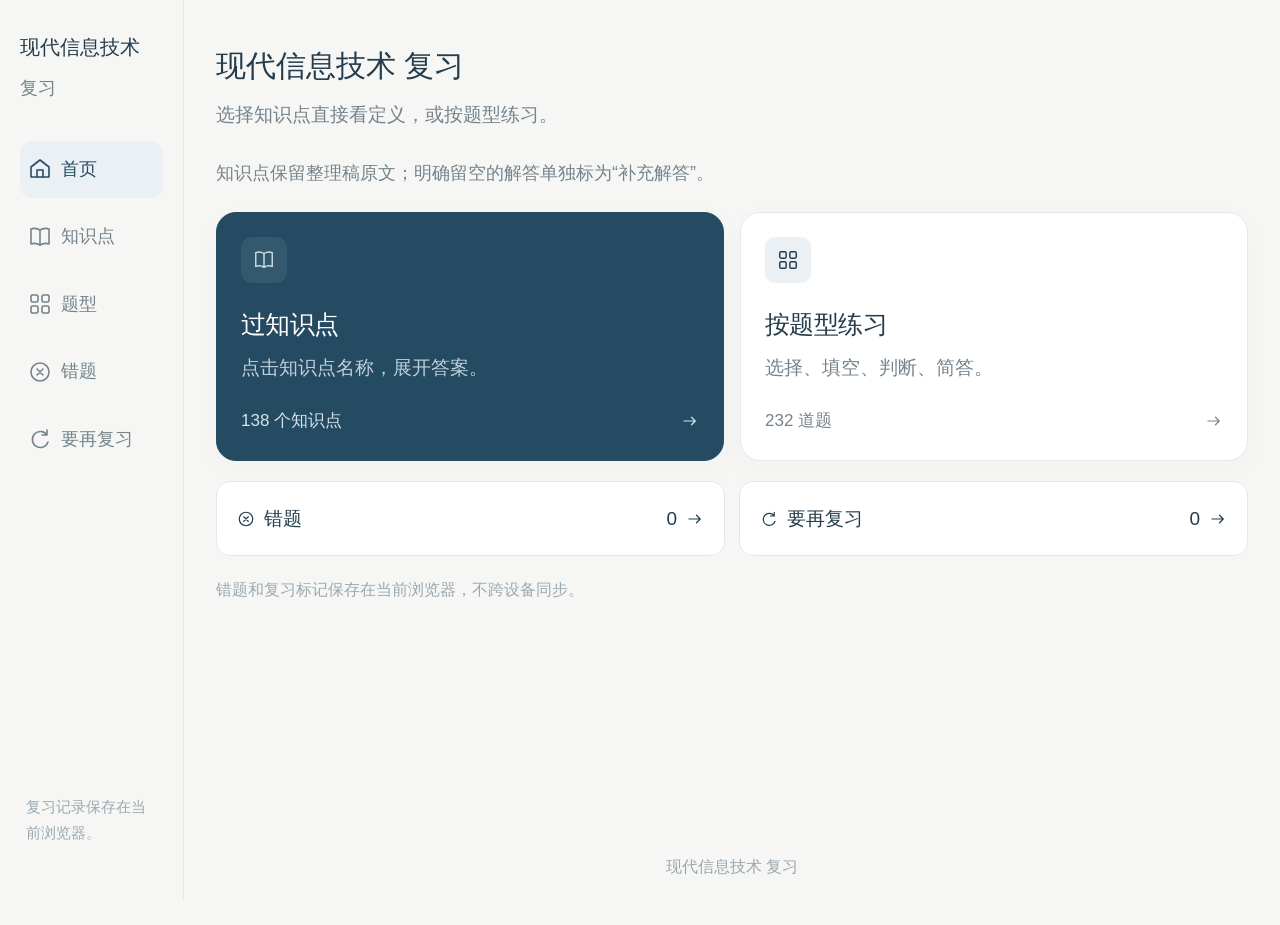
==== commit 22b4d2bc: "Restore source wording and add tablet-friendly single knowledge-card navigation" ====
--- a/study/index.html
+++ b/study/index.html
@@ -9,9 +9,10 @@
   <meta name="apple-mobile-web-app-status-bar-style" content="default">
   <title>现代信息技术 复习</title>
   <link rel="icon" href="icon.svg" type="image/svg+xml">
-  <link rel="stylesheet" href="style.css?v=20261106-all-1">
-  <script src="data.js?v=20261106-all-1" defer></script>
-  <script src="app.js?v=20261106-all-1" defer></script>
+  <link rel="stylesheet" href="style.css?v=20261107-tablet-1">
+  <link rel="stylesheet" href="tablet.css?v=20261107-tablet-1">
+  <script src="data.js?v=20261107-tablet-1" defer></script>
+  <script src="app.js?v=20261107-tablet-1" defer></script>
 </head>
 <body>
   <a class="skip-link" href="#main">跳到主要内容</a>
--- a/study/tablet.css
+++ b/study/tablet.css
@@ -0,0 +1,21 @@
+:root{font-size:19px;line-height:1.75}
+body{font-size:19px}h1{font-size:32px}h2{font-size:24px}h3{font-size:21px}
+.page-head h1{font-size:30px}.page-head .lead,.lead{font-size:19px;line-height:1.8}.page-head{margin:10px 0 26px}
+.workspace{padding:32px 30px}.sidebar{padding:32px 22px}.brand{font-size:20px}.brand small{font-size:18px}.nav-item{font-size:18px;min-height:56px;padding:13px 12px}.nav-item svg{width:24px;height:24px}
+.mode-card h2{font-size:25px}.mode-card p{font-size:19px;line-height:1.7;max-width:none}.mode-foot{font-size:17px}.mode-card{min-height:225px;padding:24px}.mode-icon{width:46px;height:46px}
+.collection-shortcuts a{font-size:19px;padding:20px}.continue-card h3{font-size:20px}.continue-card p{font-size:17px}.storage-note,.page-footer{font-size:16px;line-height:1.75}.chapter-note{font-size:18px;line-height:1.8}
+.filter-button{font-size:18px;min-height:54px;padding:11px 16px;line-height:1.6}.topic-filters{gap:12px}
+.topic-card{padding:24px;min-height:180px}.topic-card h2{font-size:24px}.topic-card p{font-size:18px}.type-card .count{font-size:17px;top:24px}.type-symbol{font-size:25px;min-width:48px;height:48px}
+.wide-button,.quiet-link{font-size:18px;min-height:52px}.section-heading h2{font-size:22px}.section-heading small,.section-heading a{font-size:17px}
+.question-title{font-size:25px;line-height:1.85}.question-meta .type-pill,.question-id{font-size:17px}.think-note{font-size:18px;line-height:1.7}.study-label,.back-button{font-size:18px}.progress-meta,.progress-meta strong{font-size:17px}
+.option{font-size:21px;line-height:1.7;padding:17px;min-height:62px;gap:16px}.option b{font-size:18px;width:30px;height:32px}.answer-points{font-size:21px;line-height:1.9}.answer-points p+p{margin-top:16px}.explanation{font-size:19px;line-height:1.85}.memory-hint{font-size:18px;line-height:1.8}.answer-title{font-size:18px}.answer-panel{padding:24px}
+.answer-trigger{font-size:20px;min-height:58px}.answer-trigger svg{width:23px;height:23px}.flag-button{font-size:18px;min-height:54px;padding:13px 18px}.flag-button svg{width:23px;height:23px}.self-check-note{font-size:16px;line-height:1.7}.previous,.next{font-size:20px;min-height:58px}.next svg{width:23px;height:23px}
+.collection-card h2{font-size:21px;line-height:1.8}.collection-card .tagline{font-size:17px}.collection-card-main{min-height:58px}.remove-record{font-size:17px;min-height:52px;padding:12px}.collection-card{padding:22px}
+.summary-stats strong{font-size:29px}.summary-stats span{font-size:18px}.summary-card>.lead{font-size:18px}.empty h2{font-size:24px}.empty p{font-size:19px;max-width:480px}.toast{font-size:18px;max-width:calc(100vw - 40px)}
+.knowledge-layout{display:grid;grid-template-columns:minmax(0,1fr);gap:20px}.knowledge-reader{min-width:0}.knowledge-toolbar{display:flex;justify-content:space-between;align-items:center;gap:16px;margin-bottom:16px}.knowledge-order{display:flex;gap:3px;padding:4px;border:1px solid #d4dfe4;border-radius:14px;background:#eef3f5}.knowledge-order button{min-width:83px;min-height:48px;padding:9px 18px;font-size:19px;background:transparent;border:0;border-radius:10px}.knowledge-order button.active{background:#254b63;color:white}.knowledge-counter{font-size:19px;font-weight:500;font-variant-numeric:tabular-nums;white-space:nowrap}.knowledge-chapter-label,.knowledge-scope-label{font-size:18px;color:var(--muted);margin:0 0 13px}.knowledge-scope-label{color:#8f6a3c}
+.knowledge-single{padding:26px;border:1px solid var(--line);border-radius:20px;background:white;box-shadow:var(--shadow)}.content-origin{display:inline-block;font-size:16px;color:#687f8c;background:#edf3f6;border-radius:8px;padding:5px 10px}.knowledge-title-button{display:block;width:100%;text-align:left;border:0;background:transparent;padding:20px 0 4px;min-height:68px}.knowledge-title-button h2{font-size:25px;line-height:1.7;overflow-wrap:anywhere;font-weight:600}.knowledge-single .answer-panel{margin-top:20px}.knowledge-single .answer-points p{white-space:pre-line;font-weight:400}.knowledge-single .answer-points{font-size:22px;line-height:1.9}.knowledge-single .answer-trigger{margin-top:23px}.knowledge-reader-actions{display:flex;justify-content:flex-end;margin:17px 0}.knowledge-navigation{position:sticky;bottom:16px;z-index:4;background:#fafcfbf5;border:1px solid #dce4e7;border-radius:15px;padding:10px;gap:12px;margin:16px 0 24px;box-shadow:0 4px 20px #254b6310}.knowledge-navigation .previous{flex:1}.knowledge-navigation .next{flex:1.5}
+.chapter-checklist{margin-top:24px}.checklist-heading{min-height:64px;padding:17px 20px}.checklist-heading h3{font-size:22px}.checklist-heading>span{font-size:18px}.checklist-help{font-size:17px;padding:0 20px 13px}.checklist-item{font-size:20px;line-height:1.8;min-height:58px;padding:15px;align-items:flex-start}.checklist-item>span:last-child{white-space:pre-line}.check-square{width:25px;height:25px;margin-top:5px}.knowledge-diagram img{max-width:100%;max-height:none}.knowledge-diagram figcaption,.source-note{font-size:16px;line-height:1.8}.knowledge-diagram{padding:12px}
+@media(min-width:900px) and (orientation:landscape){.app-shell{max-width:1560px}.sidebar{width:168px;flex:0 0 168px;padding:30px 14px}.brand{display:block;font-size:20px;letter-spacing:0}.brand .brand-icon{display:none}.brand small{font-size:18px;margin-top:8px}.side-links{margin-top:36px;gap:10px}.nav-item{font-size:18px;gap:9px;padding:13px 8px}.sidebar .storage-note{font-size:15px;padding:24px 6px}.workspace{padding:28px 24px 32px}main{max-width:1160px}.knowledge-layout{grid-template-columns:180px minmax(0,1fr);gap:22px}.knowledge-chapters{position:sticky;top:24px;align-self:start;max-height:calc(100dvh - 48px);overflow-y:auto}.knowledge-chapters .topic-filters{display:grid;grid-template-columns:1fr;gap:10px;margin:0}.knowledge-chapters .filter-button{text-align:left;font-size:17px;min-height:56px;padding:12px;white-space:normal}.knowledge-single{padding:25px}.study-page{max-width:920px;margin:auto}.question-card{padding:30px}.page-head{margin-bottom:25px}.bottom-nav,.mobile-header{display:none}}
+@media(min-width:1200px) and (orientation:landscape){.sidebar{width:184px;flex-basis:184px;padding-left:20px;padding-right:20px}.workspace{padding:34px 32px}.knowledge-layout{grid-template-columns:200px minmax(0,1fr);gap:26px}.knowledge-chapters .filter-button{font-size:18px;padding:14px}.knowledge-single{padding:30px}.knowledge-single .answer-points{font-size:23px}.knowledge-title-button h2{font-size:27px}}
+@media(max-width:899px),(orientation:portrait){.app-shell{display:block}.sidebar{display:none}.workspace{padding:0 24px calc(108px + env(safe-area-inset-bottom))}.mobile-header{display:flex;align-items:center;min-height:85px;padding-top:env(safe-area-inset-top)}.mobile-brand{font-size:21px;letter-spacing:0}.mobile-brand .brand-icon{width:36px;height:39px;font-size:21px}.bottom-nav{display:grid;grid-template-columns:repeat(5,minmax(0,1fr));position:fixed;bottom:0;left:0;right:0;padding:10px 8px calc(10px + env(safe-area-inset-bottom));z-index:50}.bottom-nav .nav-item{font-size:15px;line-height:1.4;min-height:56px;gap:5px;padding:6px 2px}.bottom-nav .nav-item svg{width:24px;height:24px}.knowledge-chapters .topic-filters{display:flex;flex-wrap:wrap;gap:9px;margin-bottom:4px}.knowledge-chapters .filter-button{font-size:17px;padding:10px 13px;min-height:50px}.knowledge-navigation{position:static}.question-title{font-size:24px}.toast{bottom:calc(105px + env(safe-area-inset-bottom))}}
+@media(max-width:599px){.workspace{padding-left:17px;padding-right:17px}.mobile-brand{font-size:19px}.page-head h1{font-size:27px}.page-head .lead,.lead{font-size:18px}.knowledge-chapters .filter-button{font-size:16px;min-height:48px}.knowledge-single{padding:21px 18px}.knowledge-title-button h2{font-size:23px}.knowledge-single .answer-points{font-size:20px;line-height:1.85}.knowledge-order button{font-size:18px;min-width:74px;padding:9px 14px}.content-origin{font-size:15px}.knowledge-counter{font-size:18px}.knowledge-chapter-label{font-size:17px}.answer-panel{padding:19px 16px}.mode-card{padding:20px 16px;min-height:210px}.mode-card h2{font-size:23px}.mode-card p{font-size:17px}.mode-foot{font-size:15px}.type-card .count{font-size:16px;right:15px}.topic-card h2{font-size:22px}.option{font-size:19px;padding:14px}.answer-points{font-size:20px}.answer-trigger{font-size:19px}.previous,.next{font-size:19px}.flag-button{font-size:17px}.checklist-heading h3{font-size:20px}.checklist-item{font-size:19px}.collection-shortcuts a{font-size:18px}.collection-card h2{font-size:19px}.collection-card{padding:17px}.collection-card .tagline{font-size:15px}.source-note,.knowledge-diagram figcaption{font-size:15px}}
